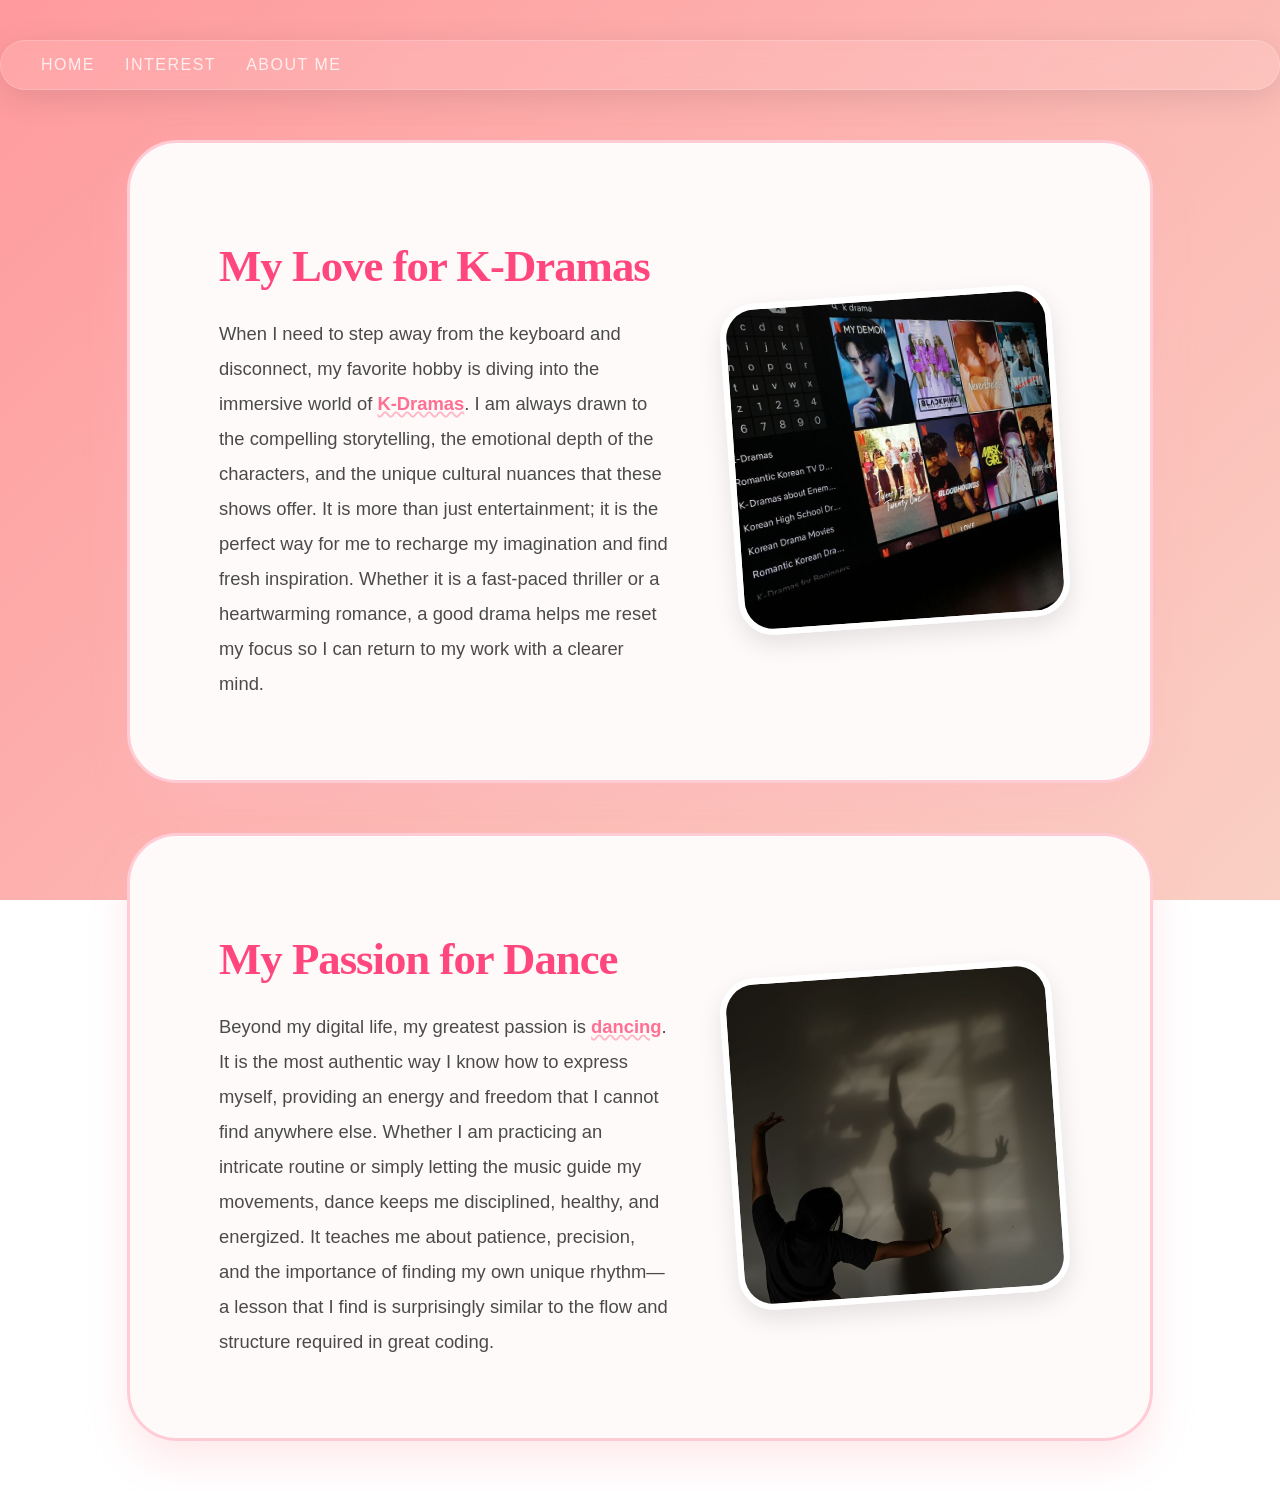
==== Interest.html @ 99d3fb88 "Add files via upload" ====
<!DOCTYPE html>
<html>
<head>
	
	<title>Interest</title>

	 <link rel="stylesheet" href="style.css">
     <link rel="stylesheet" href="design.css">
</head>
<body>
<nav class="nav-container ">
    <a href="index.html" class="nav-link">Home</a>
    <a href="Interest.html" class="nav-link">Interest</a>
    <a href="About me.html" class="nav-link">About Me</a>
</nav>
<div class="bonga-container">
    <div class="text-side">
        <h2>My Love for K-Dramas</h2>
        <p>
            When I need to step away from the keyboard and disconnect, my favorite hobby is diving into the immersive world of <strong>K-Dramas</strong>. 
            I am always drawn to the compelling storytelling, the emotional depth of the characters, and the unique cultural nuances that these shows offer. 
            It is more than just entertainment; it is the perfect way for me to recharge my imagination and find fresh inspiration. 
            Whether it is a fast-paced thriller or a heartwarming romance, a good drama helps me reset my focus so I can return to my work with a clearer mind.
        </p>
    </div>
    <div class="image-side">
        
        <img src="IMG/k.jpg" alt="K-Drama Time">
        <div class="pink-blob"></div> 
    </div>
</div>
<div class="bonga-container">
    <div class="text-side">
        <h2>My Passion for Dance</h2>
        <p>
            Beyond my digital life, my greatest passion is <strong>dancing</strong>. It is the most authentic way I know how to express myself, providing an energy and freedom that I cannot find anywhere else. Whether I am practicing an intricate routine or simply letting the music guide my movements, dance keeps me disciplined, healthy, and energized. It teaches me about patience, precision, and the importance of finding my own unique rhythm—a lesson that I find is surprisingly similar to the flow and structure required in great coding.
        </p>
    </div>
    <div class="image-side">
        
        <img src="IMG/dance.jpg" alt="K-Drama Time">
        <div class="pink-blob"></div> 
    </div>
</div>



</body>
</html>
---- style.css ----
.bonga-container {
    display: flex;
    align-items: center;
    justify-content: center;
    gap: 60px;
    padding: 60px;
    background: #fffafa; 
    border-radius: 50px;
    margin: 50px auto;
    max-width: 900px;
    border: 3px solid #ffccd5;
    box-shadow: 0 20px 40px rgba(255, 182, 193, 0.3);
}

.text-side h2 {
    font-family: 'Georgia', serif;
    font-size: 2.8rem;
    color: #ff477e; 
    margin-bottom: 25px;
    letter-spacing: -1px;
}

.text-side p {
    font-family: 'Arial', sans-serif;
    font-size: 1.15rem;
    line-height: 1.9;
    color: #4a4a4a;
    max-width: 450px;
}

.text-side strong {
    color: #ff6f91;
    text-decoration: underline wavy #ffb7c5 2px; 
}


.image-side {
    position: relative;
}

.image-side img {
    width: 320px;
    height: 320px;
    border-radius: 35px;
    object-fit: cover;
    border: 6px solid #ffffff;
    box-shadow: 0 10px 25px rgba(0,0,0,0.1);
    transform: rotate(-4deg); /* Tilted look */
    transition: 0.4s;
}

.image-side img:hover {
    transform: rotate(0deg) scale(1.03);
}


.pink-blob {
    position: absolute;
    width: 340px;
    height: 340px;
    background: #ffccd5;
    border-radius: 60% 40% 30% 70% / 60% 30% 70% 40%;
    z-index: -1;
    top: -15px;
    left: -15px;
    opacity: 0.6;
}

.joy-container {
    
    background: rgba(255, 255, 255, 0.1); 
    backdrop-filter: blur(10px); /* Frosted glass effect */
    border: 1px solid rgba(255, 255, 255, 0.2);
    padding: 15px 40px;
    border-radius: 50px; 
    display: flex;
    gap: 30px;
    margin-top: 40px;
    box-shadow: 0 8px 32px 0 rgba(0, 0, 0, 0.1);
}
---- design.css ----
body {
    background: linear-gradient(135deg, #ff9a9e 0%, #fad0c4 100%);
    min-height: 100vh;
    margin: 0;
    background-attachment: fixed; 
}

body {
    font-family: 'Montserrat', sans-serif;
}
.container {
    background-color: white;
    padding: 30px;
    border-radius: 15px; 
    box-shadow: 0 4px 15px rgba(0,0,0,0.1); 
    width: 80%;
    margin: 50px auto;
}
    
.hero-text {
    display: flex;
    flex-direction: column;
    align-items: center;
    justify-content: center;
    padding: 80px 20px;
    color: #fff;
    font-family: 'Segoe UI', sans-serif; 
}

.hero-text h1 {
    font-size: 3.5rem;
    font-weight: 200; 
    text-transform: uppercase;
    letter-spacing: 8px; 
    margin-bottom: 20px;
    text-shadow: 1px 1px 2px rgba(0,0,0,0.1);
}

.intro-text {
    font-size: 1.2rem;
    line-height: 1.8; 
    max-width: 650px;
    text-align: center;
    font-weight: 300;
    margin-bottom: 40px;
    opacity: 0.9;
    letter-spacing: 0.5px;
}


.intro-text strong {
    font-weight: 600;
    border-bottom: 2px solid #fff; 
}

.profile-pic {
    width: 160px;
    height: 160px;
    border-radius: 50%;
    object-fit: cover;
    border: 3px solid rgba(255,255,255,0.3); /* Translucent border */
    padding: 5px; /* Para may space sa loob ng border */
    box-shadow: 0 10px 30px rgba(0,0,0,0.15);
    transition: 0.4s;
}
.nav-container {
    /* Ang Glassmorphism Container */
    background: rgba(255, 255, 255, 0.1); 
    backdrop-filter: blur(10px); 
    border: 1px solid rgba(255, 255, 255, 0.2);
    padding: 15px 40px;
    border-radius: 50px; 
    display: flex;
    gap: 30px;
    margin-top: 40px;
    box-shadow: 0 8px 32px 0 rgba(0, 0, 0, 0.1);
}

.nav-link {
    color: white;
    text-decoration: none;
    font-size: 1rem;
    font-weight: 400;
    text-transform: uppercase;
    letter-spacing: 1.5px;
    transition: 0.3s;
    opacity: 0.8;
}

.nav-link:hover {
    opacity: 1;
    transform: translateY(-2px); /* Mag-aangat konti pag hover */
    text-shadow: 0 0 10px rgba(255,255,255,0.5);
}


.gallery-container {
    display: grid;
    grid-template-columns: 1fr 1.5fr 1fr; /* 3 columns */
    grid-template-rows: auto auto; /* 2 rows */
    gap: 15px; /* Space sa pagitan ng pictures */
    justify-items: center;
    align-items: center;
    
    width: 100%;
    max-width: 500px; /* Total width ng grid */
    margin: 40px auto; /* Center sa page */
    position: relative;
}

/* Ang main profile picture (nasa gitna) */
.profile-pic {
    grid-column: 2 / 3;
    grid-row: 1 / 3; /* Okupado ang gitna ng dalawang rows */
    
    width: 150px;
    height: 150px;
    border-radius: 50%;
    object-fit: cover;
    border: 4px solid white;
    box-shadow: 0 10px 30px rgba(0,0,0,0.3);
    z-index: 10; /* Para nasa ibabaw siya ng ibang images */
}

/* Ang mga pictures sa paligid (mga maliliit) */
.small-img {
    width: 80px;
    height: 80px;
    object-fit: cover;
    border-radius: 15px; /* Medyo bilugan ang kanto */
    box-shadow: 0 4px 15px rgba(0,0,0,0.2);
    opacity: 0.7; /* Medyo fade para sosyal */
    transition: 0.3s;
}

.small-img:hover {
    opacity: 1;
    transform: scale(1.1); /* Lalaki konti pag hover */
}

.img-1 { grid-column: 1; grid-row: 1; } /* Top Left */
.img-2 { grid-column: 3; grid-row: 1; } /* Top Right */
.img-3 { grid-column: 1; grid-row: 2; } /* Bottom Left */
.img-4 { grid-column: 3; grid-row: 2; } /* Bottom Right */
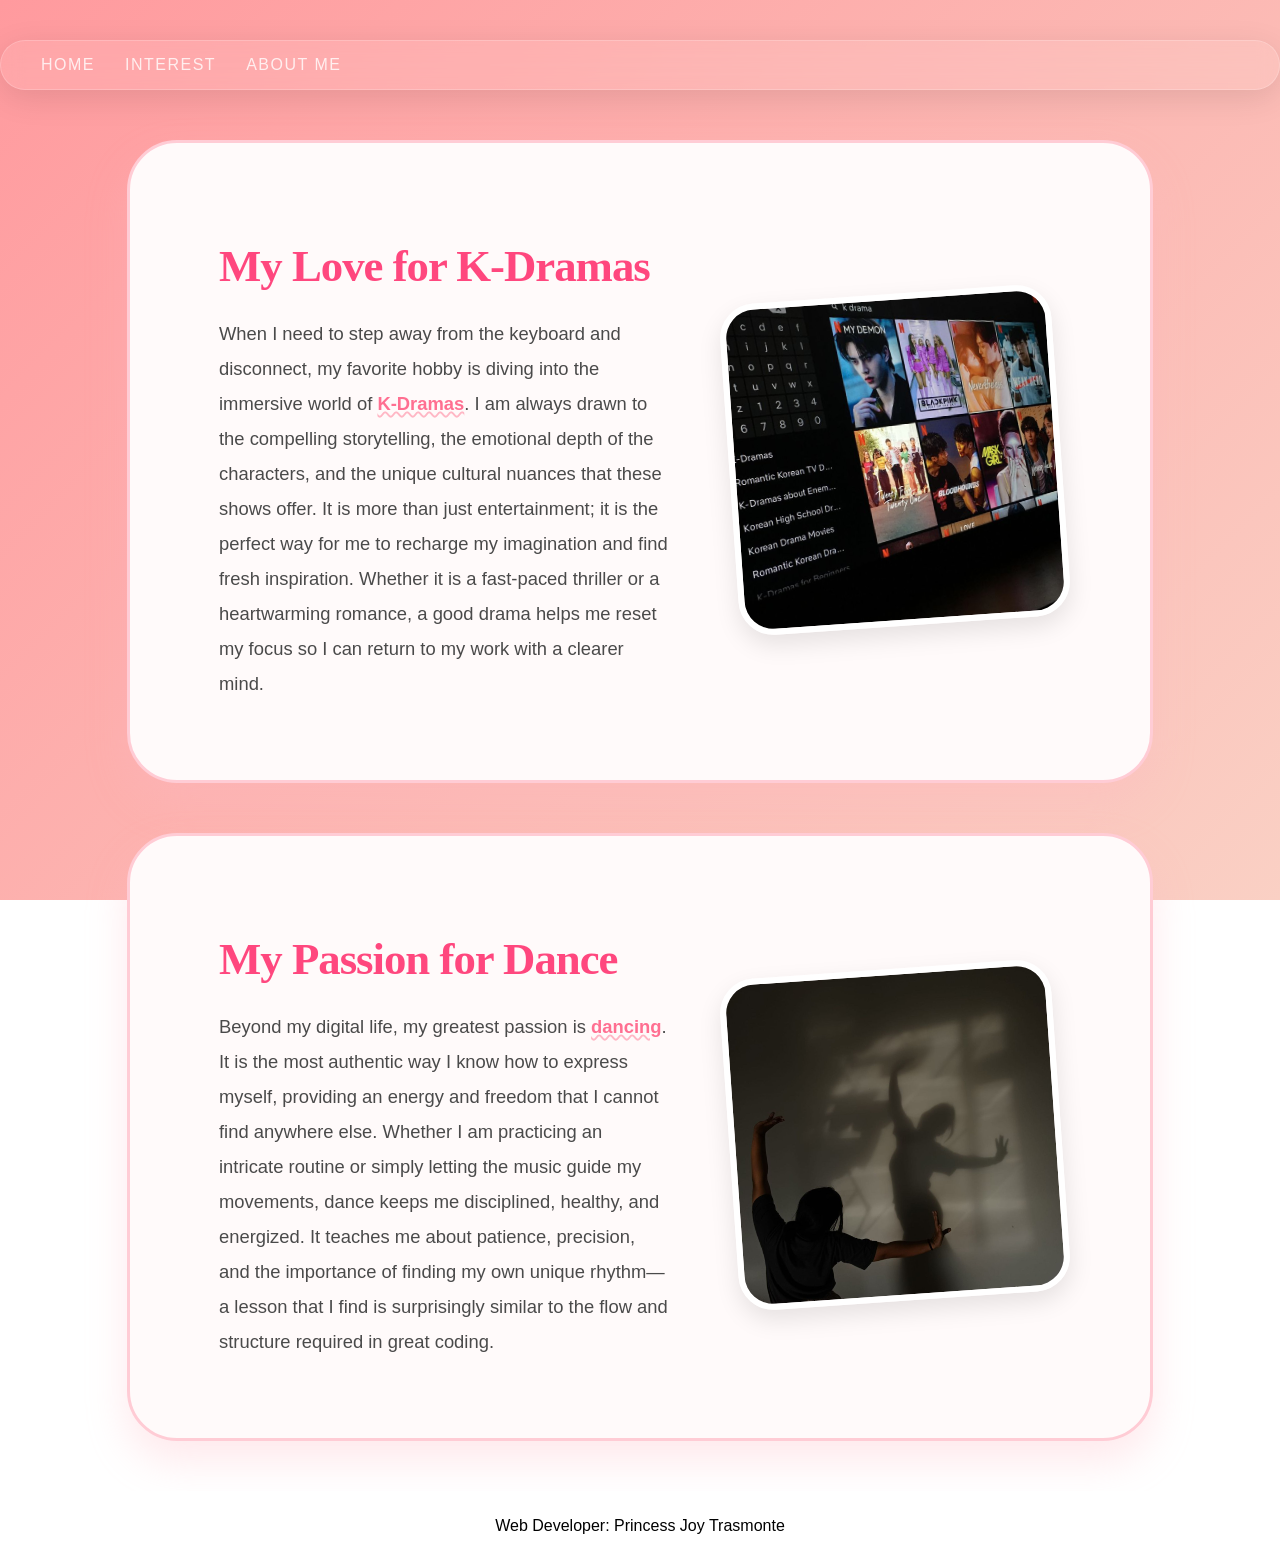
==== commit 377b4b32: "Update Interest.html" ====
--- a/Interest.html
+++ b/Interest.html
@@ -7,6 +7,7 @@
 	 <link rel="stylesheet" href="style.css">
      <link rel="stylesheet" href="design.css">
 </head>
+
 <body>
 <nav class="nav-container ">
     <a href="index.html" class="nav-link">Home</a>
@@ -42,8 +43,10 @@
         <div class="pink-blob"></div> 
     </div>
 </div>
+<div style="background: white; padding-top: 10px; padding-bottom: 10px;">
+    <p style="text-align: center">Web Developer: Princess Joy Trasmonte</p>
 
+</div>
 
-
-</body>
-</html>+</body> 
+</html>
